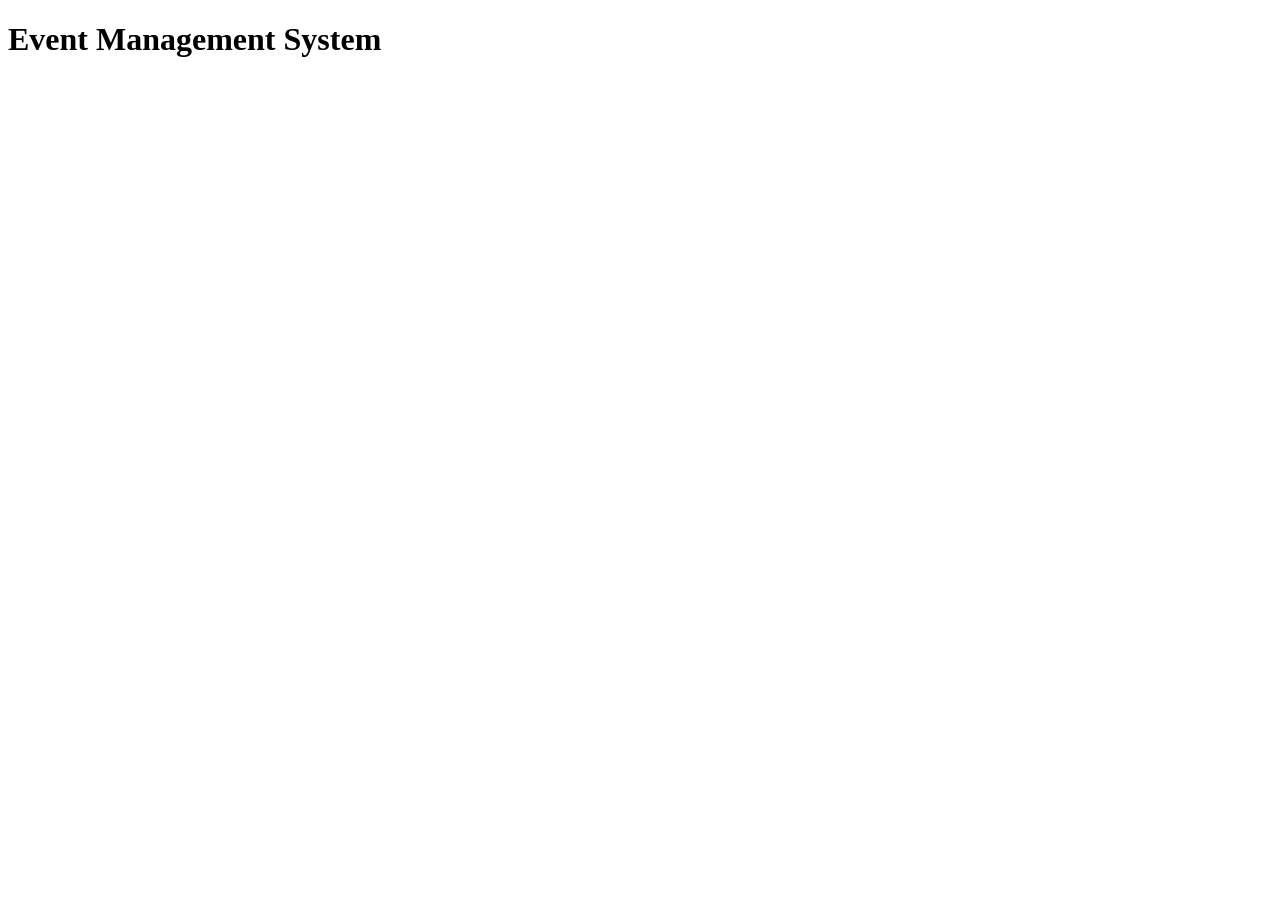
==== index.html @ e0b6dd2c "index changes" ====
<!DOCTYPE html>
<html lang="en">
<head>
    <meta charset="UTF-8">
    <meta name="viewport" content="width=device-width, initial-scale=1.0">
    <title>Document</title>
</head>
<body>
    <header>
        <h1>Event Management System</h1>
    
    </header>
</body>
</html>
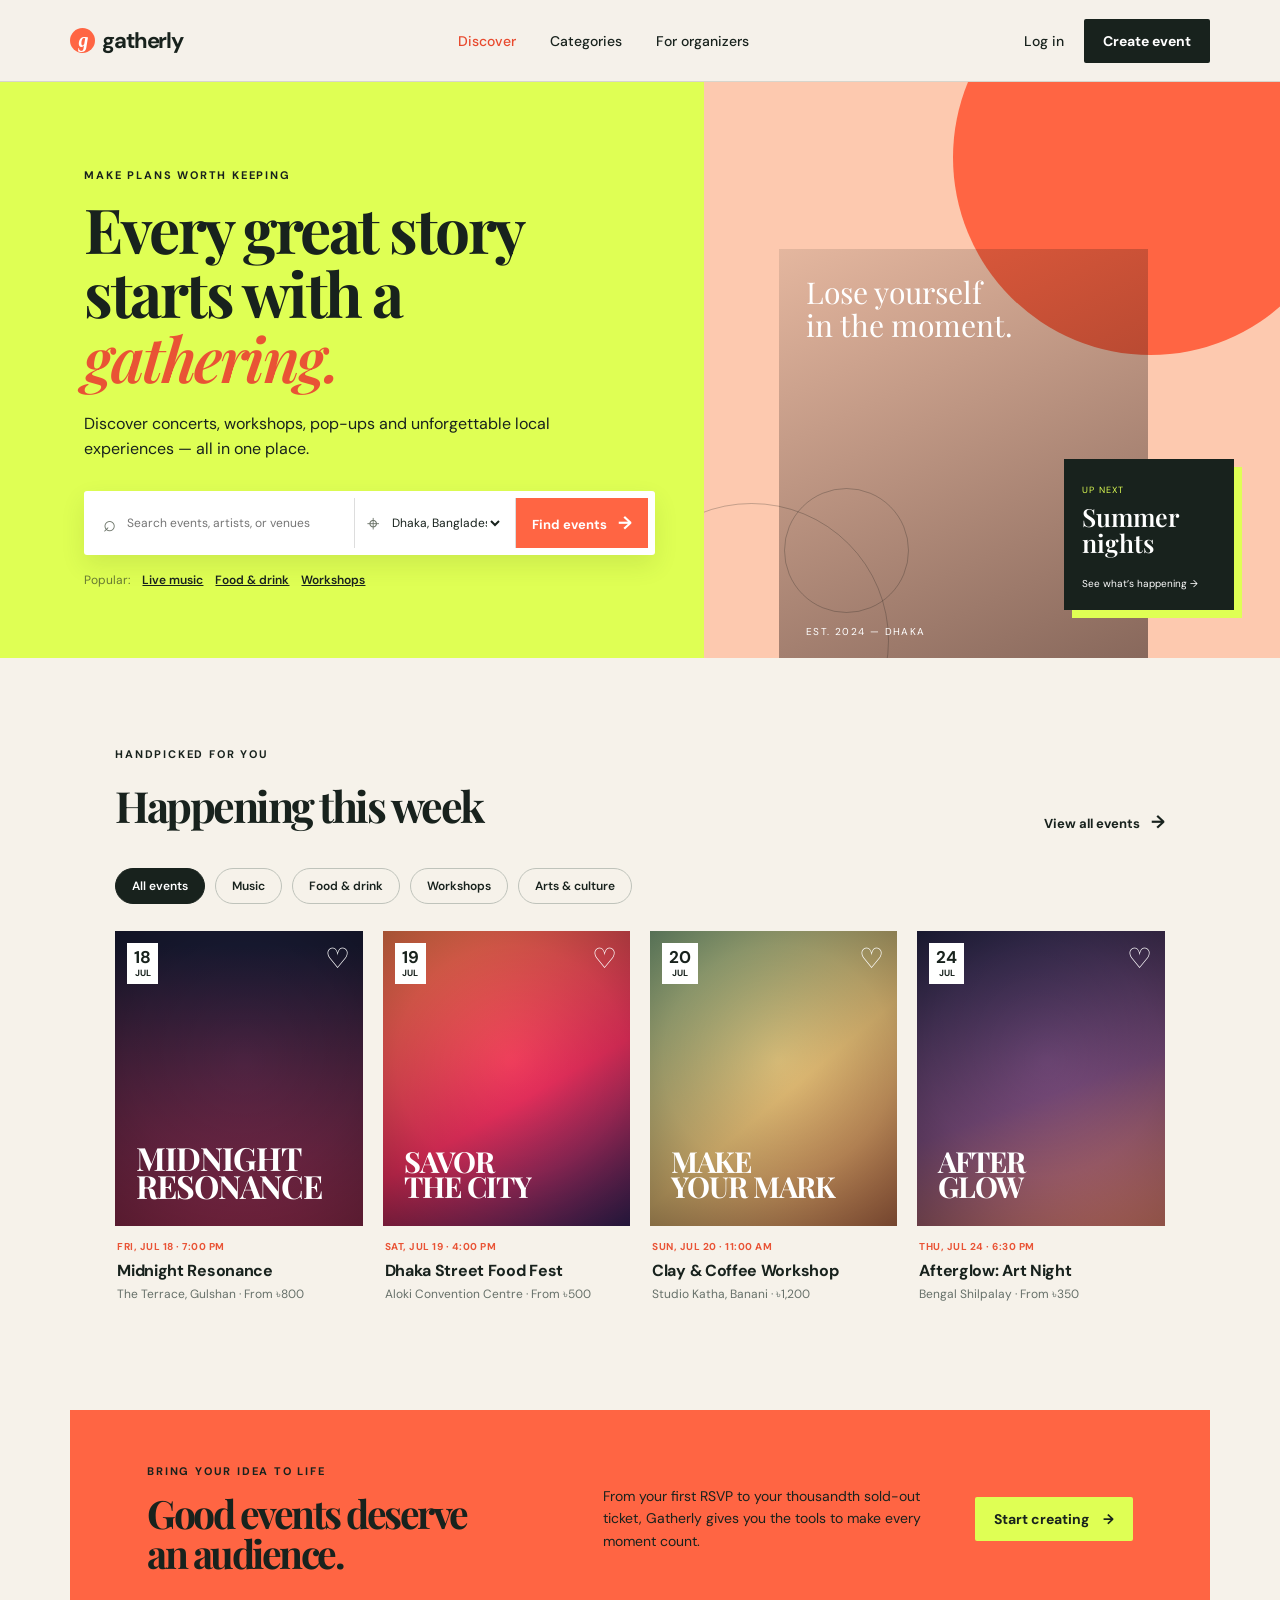
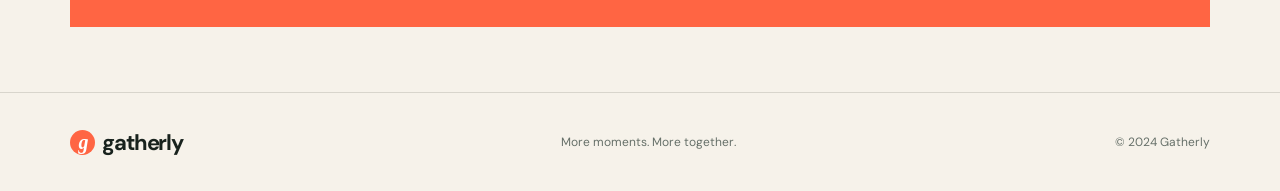
==== commit e229cbf1: "add all fine in 19 july" ====
--- a/index.html
+++ b/index.html
@@ -1,14 +1,130 @@
 <!DOCTYPE html>
 <html lang="en">
+
 <head>
-    <meta charset="UTF-8">
-    <meta name="viewport" content="width=device-width, initial-scale=1.0">
-    <title>Document</title>
+  <meta charset="UTF-8">
+  <meta name="viewport" content="width=device-width, initial-scale=1.0">
+  <title>Gatherly — Find your next experience</title>
+  <link rel="preconnect" href="https://fonts.googleapis.com">
+  <link rel="preconnect" href="https://fonts.gstatic.com" crossorigin>
+  <link
+    href="https://fonts.googleapis.com/css2?family=DM+Sans:wght@400;500;600;700&family=Playfair+Display:wght@600;700&display=swap"
+    rel="stylesheet">
+  <link rel="stylesheet" href="style.css">
 </head>
+
 <body>
-    <header>
-        <h1>Event Management System</h1>
-    
-    </header>
+  <header class="site-header">
+    <a class="brand" href="index.html"><span class="brand-mark">g</span>gatherly</a>
+    <nav class="main-nav" id="mainNav"><a class="active" href="#discover">Discover</a><a
+        href="#categories">Categories</a><a href="#about">For organizers</a></nav>
+    <div class="header-actions"><a class="login-link" href="login.html">Log in</a><a class="button button-dark"
+        href="register.html">Create event</a><button class="menu-button" aria-label="Open menu"
+        id="menuButton">☰</button></div>
+  </header>
+
+  <main>
+    <section class="hero" id="discover">
+      <div class="hero-copy">
+        <p class="eyebrow">Make plans worth keeping</p>
+        <h1>Every great story<br>starts with a <em>gathering.</em></h1>
+        <p class="hero-text">Discover concerts, workshops, pop-ups and unforgettable local experiences — all in one
+          place.</p>
+        <form class="search-panel" id="searchForm">
+          <label><span class="field-icon">⌕</span><input id="searchInput" type="search"
+              placeholder="Search events, artists, or venues"></label>
+          <label class="location"><span class="field-icon">⌖</span><select id="locationSelect">
+              <option>Dhaka, Bangladesh</option>
+              <option>Chattogram, Bangladesh</option>
+              <option>Anywhere</option>
+            </select></label>
+          <button class="search-button" type="submit">Find events <span>→</span></button>
+        </form>
+        <div class="quick-links"><span>Popular:</span><button data-filter="Music">Live music</button><button
+            data-filter="Food & Drink">Food & drink</button><button data-filter="Workshop">Workshops</button></div>
+      </div>
+      <div class="hero-art" aria-label="Friends enjoying a music event">
+        <div class="sun"></div>
+        <div class="orb orb-one"></div>
+        <div class="orb orb-two"></div>
+        <div class="hero-photo">
+          <div class="photo-overlay"></div>
+          <p>Lose yourself<br>in the moment.</p><span class="photo-caption">EST. 2024 — DHAKA</span>
+        </div>
+        <div class="floating-ticket"><span>UP NEXT</span><strong>Summer<br>nights</strong><small>See what’s happening
+            →</small></div>
+      </div>
+    </section>
+
+    <section class="events-section" id="categories">
+      <div class="section-heading">
+        <div>
+          <p class="eyebrow">Handpicked for you</p>
+          <h2>Happening this week</h2>
+        </div><a href="event.html" class="text-link">View all events <span>→</span></a>
+      </div>
+      <div class="filter-row" id="filterRow"><button class="filter active" data-filter="All">All events</button><button
+          class="filter" data-filter="Music">Music</button><button class="filter" data-filter="Food & Drink">Food &
+          drink</button><button class="filter" data-filter="Workshop">Workshops</button><button class="filter"
+          data-filter="Arts">Arts & culture</button></div>
+      <div class="event-grid" id="eventGrid">
+        <article class="event-card" data-category="Music"><a href="event.html" class="event-image image-one"><span
+              class="date-badge"><b>18</b>JUL</span><span class="heart">♡</span>
+            <div class="image-title">MIDNIGHT<br>RESONANCE</div>
+          </a>
+          <div class="event-info">
+            <p class="event-date">FRI, JUL 18 · 7:00 PM</p>
+            <h3><a href="event.html">Midnight Resonance</a></h3>
+            <p>The Terrace, Gulshan · From ৳800</p>
+          </div>
+        </article>
+        <article class="event-card" data-category="Food & Drink"><a href="event.html"
+            class="event-image image-two"><span class="date-badge"><b>19</b>JUL</span><span class="heart">♡</span>
+            <div class="image-title small-title">SAVOR<br>THE CITY</div>
+          </a>
+          <div class="event-info">
+            <p class="event-date">SAT, JUL 19 · 4:00 PM</p>
+            <h3><a href="event.html">Dhaka Street Food Fest</a></h3>
+            <p>Aloki Convention Centre · From ৳500</p>
+          </div>
+        </article>
+        <article class="event-card" data-category="Workshop"><a href="event.html" class="event-image image-three"><span
+              class="date-badge"><b>20</b>JUL</span><span class="heart">♡</span>
+            <div class="image-title small-title">MAKE<br>YOUR MARK</div>
+          </a>
+          <div class="event-info">
+            <p class="event-date">SUN, JUL 20 · 11:00 AM</p>
+            <h3><a href="event.html">Clay & Coffee Workshop</a></h3>
+            <p>Studio Katha, Banani · ৳1,200</p>
+          </div>
+        </article>
+        <article class="event-card" data-category="Arts"><a href="event.html" class="event-image image-four"><span
+              class="date-badge"><b>24</b>JUL</span><span class="heart">♡</span>
+            <div class="image-title small-title">AFTER<br>GLOW</div>
+          </a>
+          <div class="event-info">
+            <p class="event-date">THU, JUL 24 · 6:30 PM</p>
+            <h3><a href="event.html">Afterglow: Art Night</a></h3>
+            <p>Bengal Shilpalay · From ৳350</p>
+          </div>
+        </article>
+      </div>
+      <p class="empty-state" id="emptyState" hidden>No events found in this category yet.</p>
+    </section>
+
+    <section class="organizer-banner" id="about">
+      <div>
+        <p class="eyebrow">Bring your idea to life</p>
+        <h2>Good events deserve<br>an audience.</h2>
+      </div>
+      <p>From your first RSVP to your thousandth sold-out ticket, Gatherly gives you the tools to make every moment
+        count.</p><a class="button button-light" href="register.html">Start creating <span>→</span></a>
+    </section>
+  </main>
+  <footer><a class="brand" href="index.html"><span class="brand-mark">g</span>gatherly</a>
+    <p>More moments. More together.</p><span>© 2024 Gatherly</span>
+  </footer>
+  <script src="script.js"></script>
 </body>
+
 </html>
--- a/style.css
+++ b/style.css
@@ -0,0 +1,565 @@
+:root {
+  --ink: #18221d;
+  --cream: #f6f2ea;
+  --lime: #dfff54;
+  --orange: #ff6543;
+  --line: #d8d5cc;
+  --muted: #667069;
+}
+
+/* Event detail and checkout */
+.detail-page,.checkout-page{max-width:1180px;margin:auto;padding:38px 6% 82px}.back-link{font-size:13px;font-weight:700;color:var(--ink);text-decoration:none;display:inline-block;margin-bottom:29px}.detail-grid{display:grid;grid-template-columns:1.2fr .8fr;gap:72px}.detail-art{height:450px;background:linear-gradient(145deg,#171a32,#943251 55%,#ff8056);color:white;padding:44px;position:relative;overflow:hidden}.detail-art:after{content:'';position:absolute;border:1px solid rgba(255,255,255,.25);width:540px;height:540px;border-radius:50%;right:-180px;top:-180px}.detail-art p,.detail-art span{position:relative;z-index:1;font-weight:700;font-size:11px;letter-spacing:1.6px}.detail-art h1{position:absolute;z-index:1;bottom:45px;left:44px;margin:0;font:700 71px/.87 'Playfair Display';letter-spacing:-3px}.detail-art span{position:absolute;bottom:22px;left:44px}.detail-description{max-width:590px;padding-top:44px}.detail-description h2,.checkout-page h1{font:700 40px 'Playfair Display';letter-spacing:-1.7px;margin:0 0 17px}.detail-description>p:not(.eyebrow){line-height:1.65;color:#4e5850}.ticket-panel,.order-summary{background:#fff;padding:29px;align-self:start;box-shadow:0 8px 27px rgba(25,32,28,.08)}.ticket-panel h1,.order-summary h2{font:700 28px 'Playfair Display';letter-spacing:-1px;margin:6px 0 16px}.venue{font-size:14px;line-height:1.6}.venue span{color:var(--muted);padding-left:20px}.ticket-panel hr{border:0;border-top:1px solid var(--line);margin:24px 0}.ticket-choice{display:grid;grid-template-columns:1fr auto 45px;gap:9px;align-items:center;border-top:1px solid #eee;padding:15px 0;font-size:13px}.ticket-choice b{display:block}.ticket-choice small{display:block;color:var(--muted);margin-top:3px;font-size:11px}.ticket-choice select{padding:5px;border:1px solid var(--line);border-radius:2px}.checkout{width:100%;margin-top:15px;border:0}.secure-note{text-align:center;font-size:10px;color:var(--muted);margin:16px 0 0}.checkout-step{font-size:12px;color:var(--muted)}.checkout-grid{display:grid;grid-template-columns:1fr .8fr;gap:100px}.checkout-lead{color:var(--muted);margin-top:-8px}.checkout-form{display:grid;gap:17px;margin-top:32px;max-width:480px}.checkout-form label{font-size:12px;font-weight:700}.checkout-form input{display:block;width:100%;font:14px 'DM Sans';padding:14px 12px;border:1px solid var(--line);margin-top:7px;border-radius:2px}.checkout-form button{width:max-content;border:0;margin-top:5px}.summary-date{color:#e95335;font-size:11px;font-weight:700}.summary-venue{font-size:12px;color:var(--muted);padding-bottom:19px;border-bottom:1px solid var(--line)}.summary-row,.summary-total{display:flex;justify-content:space-between;font-size:13px;padding:12px 0}.summary-total{border-top:1px solid var(--line);margin-top:8px;font-size:15px}.success-modal{position:fixed;inset:0;z-index:10;display:grid;place-items:center;background:rgba(24,34,29,.52);padding:20px}.success-modal>div{background:#fff;padding:46px 60px;text-align:center;max-width:390px}.success-modal h2{font:700 37px 'Playfair Display';margin:15px 0 5px}.success-modal p{color:var(--muted);font-size:14px;margin-bottom:25px}.success-mark{display:grid;place-items:center;margin:auto;width:54px;height:54px;border-radius:50%;font-size:25px;background:var(--lime)}@media(max-width:700px){.detail-grid,.checkout-grid{grid-template-columns:1fr;gap:35px}.detail-page,.checkout-page{padding:28px 6% 60px}.detail-art{height:330px;padding:28px}.detail-art h1{left:28px;bottom:47px;font-size:53px}.detail-art span{left:28px}.ticket-panel{order:-1}.checkout-page h1{font-size:37px}.success-modal>div{padding:38px 25px}}
+* {
+  box-sizing: border-box;
+}
+html {
+  scroll-behavior: smooth;
+}
+body {
+  margin: 0;
+  background: var(--cream);
+  color: var(--ink);
+  font-family: "DM Sans", sans-serif;
+}
+.auth-page{min-height:calc(100vh - 82px);display:grid;place-items:center;padding:50px 20px;background:#dfff54}.auth-card{background:#fff;width:min(100%,430px);padding:42px;box-shadow:10px 10px 0 var(--orange)}.auth-card h1,.dashboard h1{font:700 37px 'Playfair Display',serif;letter-spacing:-1.5px;margin:0 0 24px}.auth-card label{display:block;font-size:12px;font-weight:700;margin:16px 0}.auth-card input,.event-form input,.event-form textarea{width:100%;border:1px solid var(--line);border-radius:2px;padding:12px;font:14px 'DM Sans',sans-serif;margin-top:6px}.auth-card button{border:0;margin:8px 0 12px}.auth-card>p:last-child{font-size:13px}.auth-card a{color:#e95335;font-weight:700}.form-message{font-size:13px;color:#d83a20;min-height:18px}.dashboard{padding:60px 7%;display:grid;grid-template-columns:1.2fr .8fr;gap:55px;max-width:1280px;margin:auto}.dashboard-note{color:var(--muted)}.event-form{display:grid;grid-template-columns:1fr 1fr;gap:14px;background:#fff;padding:25px;margin-top:24px;box-shadow:0 7px 22px rgba(0,0,0,.05)}.event-form label{font-size:11px;font-weight:700}.event-form .wide{grid-column:1/-1}.event-form textarea{min-height:90px;resize:vertical}.event-form button{border:0;width:max-content}.reset-button{background:transparent;border:0;text-decoration:underline;font:600 12px 'DM Sans';cursor:pointer}.manager-list{display:grid;gap:10px}.manager-list article{display:grid;grid-template-columns:1fr auto;gap:4px;background:#fff;padding:16px;font-size:13px}.manager-list small{grid-column:1;color:var(--muted)}.manager-list button{grid-column:2;grid-row:1/3;align-self:center;border:1px solid #e7a092;background:#fff;color:#b53320;padding:7px;cursor:pointer}.event-map{border:0;width:100%;height:270px;margin-top:8px;filter:saturate(.7)}.map-title{margin-top:35px!important}@media(max-width:700px){.dashboard{grid-template-columns:1fr;padding:40px 6%}.event-form{grid-template-columns:1fr}.auth-card{padding:30px 24px}}
+.staff-form select{display:block;width:100%;padding:12px;margin-top:6px;border:1px solid var(--line);background:#fff}.staff-form{margin-top:13px}
+.manager-list article span{grid-column:2;grid-row:1/3;display:flex;gap:6px;align-items:center}.manager-list article span button{position:static}.manager-list article span button[data-edit]{color:var(--ink);border-color:var(--line)}
+.user-dashboard{max-width:1180px;margin:auto;padding:60px 7%}.user-dashboard h1{font:700 42px 'Playfair Display',serif;margin:0 0 10px}.user-event-grid{display:grid;grid-template-columns:repeat(3,1fr);gap:18px;margin:30px 0 70px}.user-event{background:#fff;padding:24px;box-shadow:0 6px 20px rgba(0,0,0,.05)}.user-event h2{font:700 25px 'Playfair Display',serif;margin:10px 0}.user-event p{font-size:13px;color:var(--muted)}.user-event .button{margin-top:12px}.ticket-history{max-width:650px}@media(max-width:700px){.user-event-grid{grid-template-columns:1fr}.user-dashboard{padding:40px 6%}}
+.site-header {
+  height: 82px;
+  display: flex;
+  align-items: center;
+  justify-content: space-between;
+  padding: 0 5.5%;
+  border-bottom: 1px solid var(--line);
+  background: rgba(246, 242, 234, 0.94);
+  position: relative;
+  z-index: 3;
+}
+.brand {
+  color: var(--ink);
+  font-weight: 700;
+  font-size: 22px;
+  letter-spacing: -1.2px;
+  text-decoration: none;
+  display: flex;
+  align-items: center;
+  gap: 7px;
+}
+.brand-mark {
+  display: grid;
+  place-items: center;
+  width: 25px;
+  height: 25px;
+  background: var(--orange);
+  border-radius: 50%;
+  font-family: Georgia;
+  color: white;
+  font-style: italic;
+  font-size: 20px;
+}
+.main-nav {
+  display: flex;
+  gap: 34px;
+}
+.main-nav a,
+.login-link {
+  color: var(--ink);
+  font-size: 14px;
+  font-weight: 500;
+  text-decoration: none;
+}
+.main-nav a.active,
+.main-nav a:hover {
+  color: #e8492d;
+}
+.header-actions {
+  display: flex;
+  align-items: center;
+  gap: 20px;
+}
+.button {
+  display: inline-flex;
+  align-items: center;
+  justify-content: center;
+  gap: 14px;
+  text-decoration: none;
+  padding: 13px 19px;
+  border-radius: 2px;
+  font-size: 14px;
+  font-weight: 700;
+}
+.button-dark {
+  background: var(--ink);
+  color: #fff;
+}
+.menu-button {
+  display: none;
+  border: 0;
+  background: none;
+  font-size: 22px;
+}
+.hero {
+  min-height: 558px;
+  display: grid;
+  grid-template-columns: 1.1fr 0.9fr;
+  overflow: hidden;
+}
+.hero-copy {
+  padding: 86px 7% 70px 12%;
+  background: #dfff54;
+}
+.eyebrow {
+  margin: 0 0 15px;
+  text-transform: uppercase;
+  font-size: 11px;
+  font-weight: 700;
+  letter-spacing: 1.8px;
+}
+.hero h1,
+.events-section h2,
+.organizer-banner h2 {
+  font-family: "Playfair Display", Georgia, serif;
+  letter-spacing: -2.5px;
+}
+.hero h1 {
+  font-size: 62px;
+  line-height: 1.04;
+  margin: 0;
+}
+.hero h1 em {
+  font-weight: 600;
+  color: #e95335;
+}
+.hero-text {
+  max-width: 480px;
+  font-size: 16px;
+  line-height: 1.55;
+  margin: 22px 0 29px;
+}
+.search-panel {
+  max-width: 605px;
+  display: grid;
+  grid-template-columns: 1.8fr 1.1fr auto;
+  background: white;
+  padding: 7px;
+  border-radius: 3px;
+  box-shadow: 0 10px 25px rgba(52, 73, 22, 0.11);
+}
+.search-panel label {
+  display: flex;
+  align-items: center;
+  min-width: 0;
+  padding: 0 12px;
+  border-right: 1px solid #ddd;
+}
+.field-icon {
+  font-size: 22px;
+  margin-right: 9px;
+  color: #6b7368;
+}
+.search-panel input,
+.search-panel select {
+  width: 100%;
+  font: inherit;
+  font-size: 12px;
+  border: 0;
+  outline: 0;
+  background: transparent;
+  color: var(--ink);
+}
+.search-button {
+  border: 0;
+  padding: 13px 16px;
+  background: var(--orange);
+  color: white;
+  font: 700 13px "DM Sans";
+  cursor: pointer;
+}
+.search-button span,
+.text-link span {
+  font-size: 18px;
+  margin-left: 8px;
+}
+.quick-links {
+  display: flex;
+  gap: 12px;
+  align-items: center;
+  margin-top: 17px;
+  font-size: 12px;
+}
+.quick-links span {
+  opacity: 0.6;
+}
+.quick-links button {
+  border: 0;
+  background: transparent;
+  padding: 0;
+  color: var(--ink);
+  font: 600 12px "DM Sans";
+  text-decoration: underline;
+  cursor: pointer;
+}
+.hero-art {
+  position: relative;
+  background: #fdc9af;
+  overflow: hidden;
+  min-height: 500px;
+}
+.sun {
+  position: absolute;
+  width: 395px;
+  height: 395px;
+  background: #ff6543;
+  border-radius: 50%;
+  top: -122px;
+  right: -68px;
+}
+.orb {
+  position: absolute;
+  border-radius: 50%;
+  border: 1px solid rgba(24, 34, 29, 0.25);
+}
+.orb-one {
+  width: 275px;
+  height: 275px;
+  bottom: -120px;
+  left: -90px;
+}
+.orb-two {
+  width: 125px;
+  height: 125px;
+  bottom: 45px;
+  left: 80px;
+}
+.hero-photo {
+  background:
+    linear-gradient(155deg, rgba(10, 20, 15, 0.1), rgba(20, 8, 9, 0.5)),
+    url("https://images.unsplash.com/photo-1524368535928-5b5e00ddc76b?auto=format&fit=crop&w=900&q=80")
+      center/cover;
+  position: absolute;
+  width: 64%;
+  height: 71%;
+  bottom: 0;
+  left: 13%;
+  padding: 27px;
+  color: #fff;
+}
+.hero-photo p {
+  font-family: "Playfair Display";
+  font-size: 30px;
+  line-height: 1.1;
+  margin: 0;
+}
+.photo-caption {
+  position: absolute;
+  bottom: 20px;
+  font-size: 10px;
+  letter-spacing: 1.4px;
+}
+.floating-ticket {
+  position: absolute;
+  background: var(--ink);
+  color: #fff;
+  width: 170px;
+  padding: 18px;
+  right: 8%;
+  bottom: 48px;
+  box-shadow: 8px 8px 0 var(--lime);
+  z-index: 1;
+}
+.floating-ticket span {
+  font-size: 9px;
+  color: var(--lime);
+  letter-spacing: 1.2px;
+}
+.floating-ticket strong {
+  display: block;
+  font: 600 25px/1.02 "Playfair Display";
+  margin: 6px 0 16px;
+}
+.floating-ticket small {
+  font-size: 10px;
+}
+.events-section {
+  padding: 89px 9% 94px;
+}
+.section-heading {
+  display: flex;
+  justify-content: space-between;
+  align-items: end;
+}
+.events-section h2 {
+  font-size: 43px;
+  margin: 0;
+}
+.text-link {
+  font-size: 13px;
+  color: var(--ink);
+  font-weight: 700;
+  text-decoration: none;
+}
+.filter-row {
+  display: flex;
+  gap: 10px;
+  flex-wrap: wrap;
+  margin: 34px 0 27px;
+}
+.filter {
+  border: 1px solid #bfc3bb;
+  background: transparent;
+  color: var(--ink);
+  border-radius: 30px;
+  padding: 9px 16px;
+  font: 600 12px "DM Sans";
+  cursor: pointer;
+}
+.filter.active {
+  background: var(--ink);
+  color: #fff;
+  border-color: var(--ink);
+}
+.event-grid {
+  display: grid;
+  grid-template-columns: repeat(4, 1fr);
+  gap: 20px;
+}
+.event-image {
+  height: 295px;
+  position: relative;
+  display: block;
+  overflow: hidden;
+  text-decoration: none;
+  color: #fff;
+}
+.image-one {
+  background: linear-gradient(180deg, #1a1c36 5%, #912c4e 100%);
+}
+.image-two {
+  background: linear-gradient(150deg, #f47b4c, #ec305e 57%, #39235c);
+}
+.image-three {
+  background: linear-gradient(140deg, #80a77f, #e1bb74 55%, #bc704b);
+}
+.image-four {
+  background: linear-gradient(160deg, #242445, #754978 55%, #e78472);
+}
+.event-image:after {
+  content: "";
+  position: absolute;
+  inset: 0;
+  background: radial-gradient(
+    circle at 52% 44%,
+    transparent 1%,
+    rgba(0, 0, 0, 0.15) 55%,
+    rgba(0, 0, 0, 0.4)
+  );
+}
+.image-title {
+  position: absolute;
+  z-index: 1;
+  bottom: 26px;
+  left: 21px;
+  font: 700 32px/0.88 "Playfair Display";
+  letter-spacing: -1px;
+}
+.small-title {
+  font-size: 29px;
+}
+.date-badge {
+  position: absolute;
+  z-index: 1;
+  background: #fff;
+  color: var(--ink);
+  top: 12px;
+  left: 12px;
+  font-size: 9px;
+  font-weight: 700;
+  text-align: center;
+  padding: 6px 7px;
+  line-height: 1;
+}
+.date-badge b {
+  display: block;
+  font-size: 17px;
+  margin-bottom: 3px;
+}
+.heart {
+  position: absolute;
+  z-index: 1;
+  right: 13px;
+  top: 9px;
+  font-size: 28px;
+}
+.event-info {
+  padding: 14px 2px;
+}
+.event-info p {
+  font-size: 12px;
+  color: var(--muted);
+  margin: 0;
+}
+.event-info .event-date {
+  color: #e95335;
+  font-weight: 700;
+  font-size: 10px;
+  letter-spacing: 0.5px;
+}
+.event-info h3 {
+  font-size: 16px;
+  margin: 7px 0 5px;
+  letter-spacing: -0.3px;
+}
+.event-info h3 a {
+  color: var(--ink);
+  text-decoration: none;
+}
+.empty-state {
+  text-align: center;
+  color: var(--muted);
+}
+.organizer-banner {
+  margin: 0 5.5% 65px;
+  background: var(--orange);
+  padding: 54px 6%;
+  display: grid;
+  grid-template-columns: 1.25fr 1fr auto;
+  gap: 40px;
+  align-items: center;
+}
+.organizer-banner h2 {
+  font-size: 39px;
+  line-height: 1.03;
+  margin: 0;
+}
+.organizer-banner > p {
+  font-size: 14px;
+  line-height: 1.6;
+  max-width: 330px;
+}
+.button-light {
+  background: var(--lime);
+  color: var(--ink);
+  white-space: nowrap;
+}
+footer {
+  border-top: 1px solid var(--line);
+  padding: 29px 5.5%;
+  display: flex;
+  align-items: center;
+  justify-content: space-between;
+}
+footer p,
+footer span {
+  font-size: 12px;
+  color: var(--muted);
+}
+@media (max-width: 850px) {
+  .site-header {
+    padding: 0 5%;
+  }
+  .main-nav {
+    display: none;
+  }
+  .menu-button {
+    display: block;
+  }
+  .hero {
+    grid-template-columns: 1fr;
+  }
+  .hero-copy {
+    padding: 65px 7%;
+  }
+  .hero-art {
+    min-height: 420px;
+  }
+  .event-grid {
+    grid-template-columns: repeat(2, 1fr);
+  }
+  .organizer-banner {
+    grid-template-columns: 1fr 1fr;
+  }
+  .organizer-banner .button {
+    justify-self: start;
+  }
+}
+@media (max-width: 540px) {
+  .site-header {
+    height: 68px;
+  }
+  .header-actions .login-link,
+  .header-actions .button-dark {
+    display: none;
+  }
+  .hero h1 {
+    font-size: 45px;
+  }
+  .hero-copy {
+    padding: 53px 6%;
+  }
+  .search-panel {
+    grid-template-columns: 1fr;
+  }
+  .search-panel label {
+    height: 46px;
+    border-right: 0;
+    border-bottom: 1px solid #ddd;
+  }
+  .location {
+    display: none !important;
+  }
+  .search-button {
+    margin-top: 5px;
+  }
+  .quick-links {
+    flex-wrap: wrap;
+  }
+  .hero-art {
+    min-height: 330px;
+  }
+  .hero-photo {
+    width: 75%;
+    left: 7%;
+    height: 80%;
+  }
+  .floating-ticket {
+    right: 7%;
+    bottom: 25px;
+    width: 145px;
+  }
+  .events-section {
+    padding: 60px 6%;
+  }
+  .events-section h2 {
+    font-size: 34px;
+  }
+  .text-link {
+    display: none;
+  }
+  .event-grid {
+    grid-template-columns: 1fr;
+    gap: 18px;
+  }
+  .event-image {
+    height: 260px;
+  }
+  .organizer-banner {
+    margin: 0 0 40px;
+    padding: 42px 7%;
+    grid-template-columns: 1fr;
+    gap: 14px;
+  }
+  .organizer-banner h2 {
+    font-size: 34px;
+  }
+  footer {
+    padding: 24px 6%;
+    flex-wrap: wrap;
+    gap: 7px;
+  }
+  footer p {
+    order: 3;
+    width: 100%;
+    margin: 0;
+  }
+}
